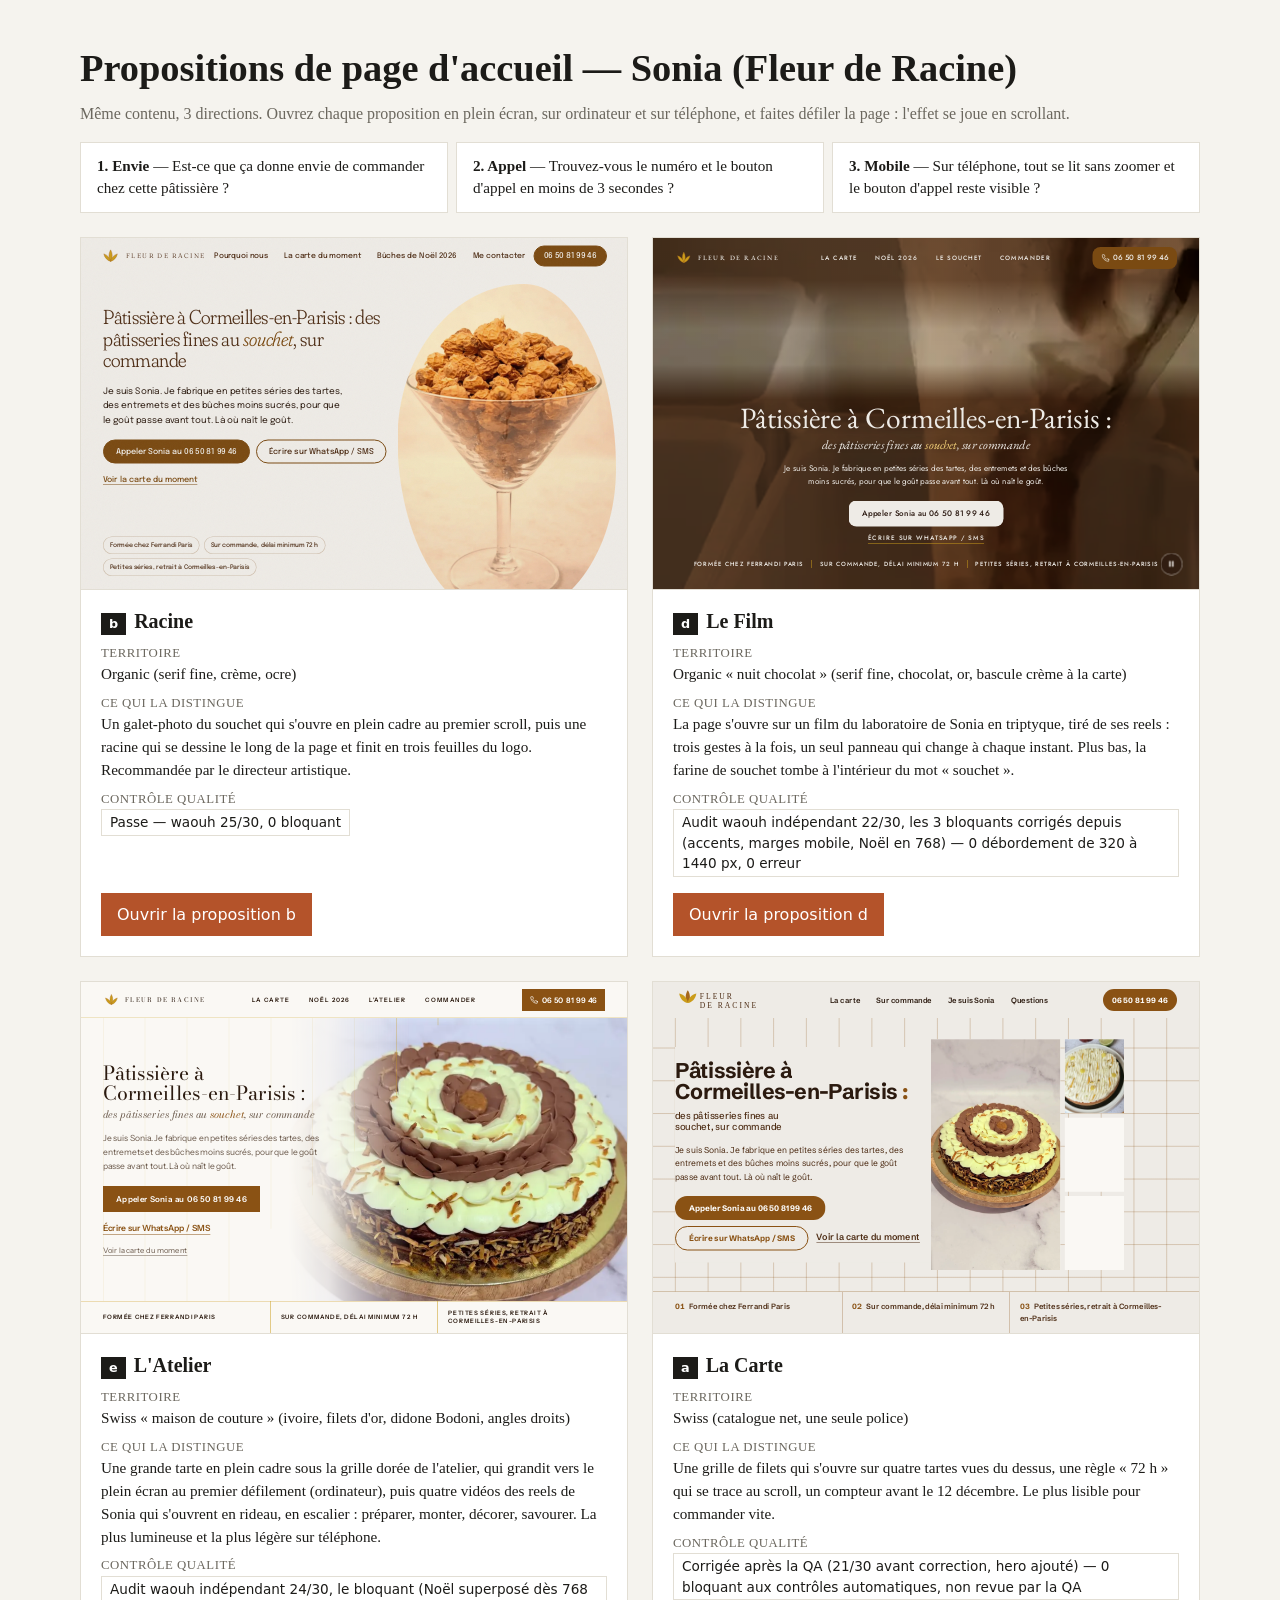
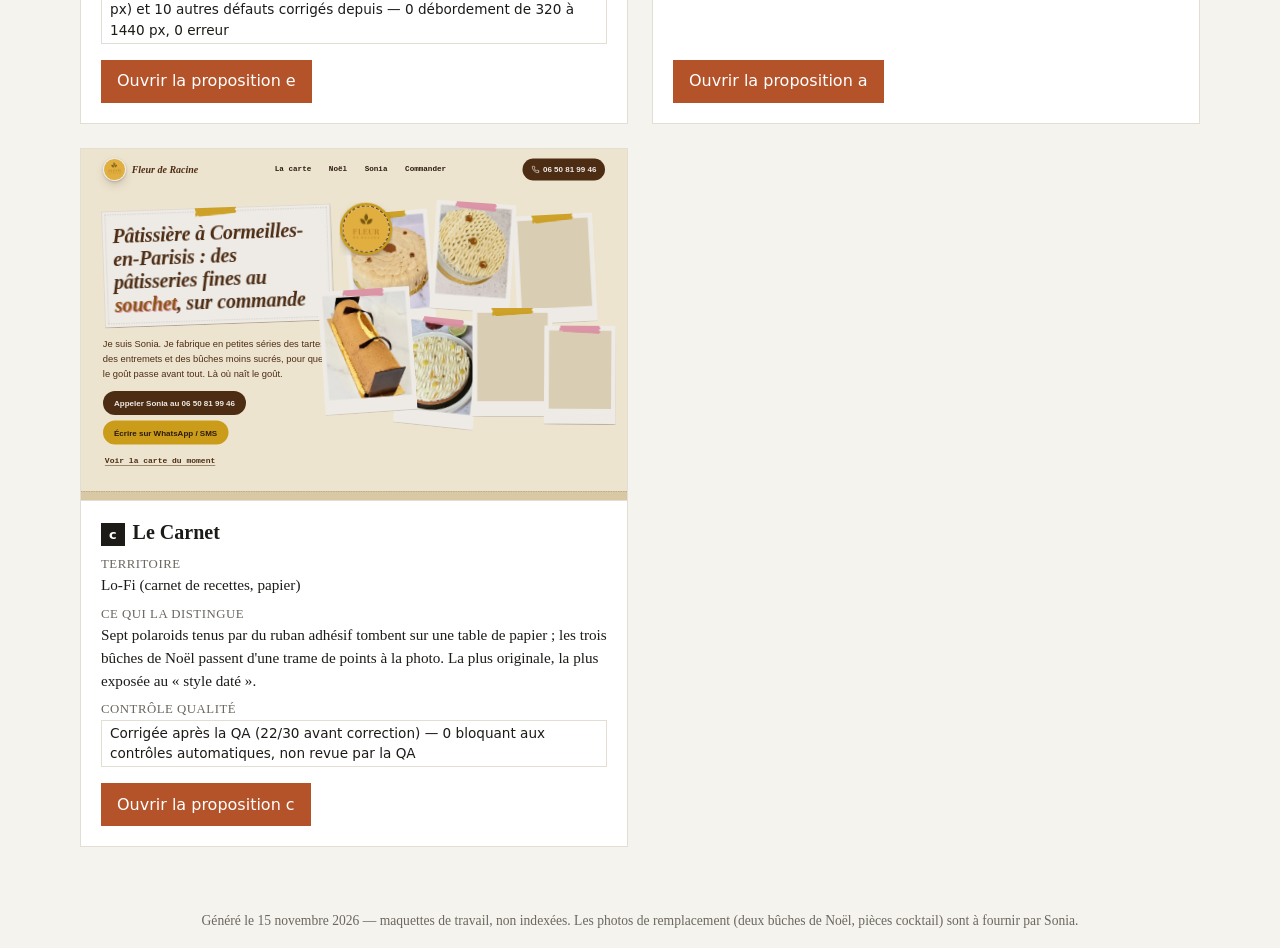
==== index.html @ ce488d05 "Propositions de page d'accueil — Fleur de Racine (Sonia) Co-Authored-By: Claude Sonnet 5 <noreply@an" ====
<!DOCTYPE html>
<html lang="fr">
<head>
<meta charset="utf-8">
<meta name="viewport" content="width=device-width, initial-scale=1">
<meta name="robots" content="noindex, nofollow">
<title>Propositions — Sonia (Fleur de Racine)</title>
<style>
  :root { --bg: #f5f3ee; --ink: #1c1b18; --muted: #6b675e; --card: #ffffff; --line: #e2ded4; --accent: #b4532a; }
  * { box-sizing: border-box; }
  body { margin: 0; font-family: Georgia, "Times New Roman", serif; background: var(--bg); color: var(--ink); line-height: 1.5; }
  header { padding: 2.5rem 1rem 1rem; max-width: 72rem; margin: 0 auto; }
  header h1 { font-size: clamp(1.6rem, 4vw, 2.4rem); margin: 0 0 .25rem; }
  header p { margin: 0; color: var(--muted); }
  .how { max-width: 72rem; margin: 0 auto 1.5rem; padding: 0 1rem; display: grid; gap: .5rem; grid-template-columns: 1fr; }
  .how li { background: var(--card); border: 1px solid var(--line); padding: .75rem 1rem; list-style: none; font-size: .95rem; }
  .grid { max-width: 72rem; margin: 0 auto; padding: 0 1rem 3rem; display: grid; gap: 1.5rem; grid-template-columns: 1fr; }
  .card { background: var(--card); border: 1px solid var(--line); display: grid; grid-template-rows: auto 1fr auto; }
  .preview { position: relative; height: 22rem; overflow: hidden; background: #ddd; border-bottom: 1px solid var(--line); }
  .preview iframe { width: 200%; height: 200%; transform: scale(.5); transform-origin: 0 0; border: 0; pointer-events: none; }
  .meta { padding: 1rem 1.25rem; }
  .meta h2 { margin: 0 0 .25rem; font-size: 1.25rem; }
  .meta .lettre { display: inline-block; background: var(--ink); color: #fff; font-family: system-ui, sans-serif; font-size: .8rem; padding: .1rem .5rem; margin-right: .5rem; }
  .meta dl { margin: .5rem 0 0; font-size: .95rem; }
  .meta dt { color: var(--muted); font-size: .8rem; text-transform: uppercase; letter-spacing: .04em; margin-top: .5rem; }
  .meta dd { margin: 0; }
  .verdict { font-family: system-ui, sans-serif; font-size: .85rem; padding: .15rem .5rem; border: 1px solid var(--line); display: inline-block; }
  .actions { padding: 0 1.25rem 1.25rem; }
  .actions a { display: inline-block; background: var(--accent); color: #fff; text-decoration: none; padding: .6rem 1rem; font-family: system-ui, sans-serif; }
  .actions a:focus-visible { outline: 3px solid var(--ink); outline-offset: 2px; }
  footer { text-align: center; color: var(--muted); font-size: .85rem; padding: 1rem; }
  @media (min-width: 768px) { .grid { grid-template-columns: 1fr 1fr; } .how { grid-template-columns: 1fr 1fr 1fr; } }
</style>
</head>
<body>
<header>
  <h1>Propositions de page d'accueil — Sonia (Fleur de Racine)</h1>
  <p>Même contenu, 3 directions. Ouvrez chaque proposition en plein écran, sur ordinateur et sur téléphone, et faites défiler la page : l'effet se joue en scrollant.</p>
</header>

<ul class="how">
  <li><strong>1. Envie</strong> — Est-ce que ça donne envie de commander chez cette pâtissière ?</li>
  <li><strong>2. Appel</strong> — Trouvez-vous le numéro et le bouton d'appel en moins de 3 secondes ?</li>
  <li><strong>3. Mobile</strong> — Sur téléphone, tout se lit sans zoomer et le bouton d'appel reste visible ?</li>
</ul>

<section class="grid">
  <article class="card">
    <div class="preview"><iframe loading="lazy" src="./b/index.html" title="Aperçu Racine"></iframe></div>
    <div class="meta">
      <h2><span class="lettre">b</span>Racine</h2>
      <dl>
        <dt>Territoire</dt><dd>Organic (serif fine, crème, ocre)</dd>
        <dt>Ce qui la distingue</dt><dd>Un galet-photo du souchet qui s'ouvre en plein cadre au premier scroll, puis une racine qui se dessine le long de la page et finit en trois feuilles du logo. Recommandée par le directeur artistique.</dd>
        <dt>Contrôle qualité</dt><dd><span class="verdict">Passe — waouh 25/30, 0 bloquant</span></dd>
      </dl>
    </div>
    <div class="actions"><a href="./b/index.html">Ouvrir la proposition b</a></div>
  </article>
  <article class="card">
    <div class="preview"><iframe loading="lazy" src="./d/index.html" title="Aperçu Le Film"></iframe></div>
    <div class="meta">
      <h2><span class="lettre">d</span>Le Film</h2>
      <dl>
        <dt>Territoire</dt><dd>Organic « nuit chocolat » (serif fine, chocolat, or, bascule crème à la carte)</dd>
        <dt>Ce qui la distingue</dt><dd>La page s'ouvre sur un film du laboratoire de Sonia en triptyque, tiré de ses reels : trois gestes à la fois, un seul panneau qui change à chaque instant. Plus bas, la farine de souchet tombe à l'intérieur du mot « souchet ».</dd>
        <dt>Contrôle qualité</dt><dd><span class="verdict">Audit waouh indépendant 22/30, les 3 bloquants corrigés depuis (accents, marges mobile, Noël en 768) — 0 débordement de 320 à 1440 px, 0 erreur</span></dd>
      </dl>
    </div>
    <div class="actions"><a href="./d/index.html">Ouvrir la proposition d</a></div>
  </article>
  <article class="card">
    <div class="preview"><iframe loading="lazy" src="./e/index.html" title="Aperçu L'Atelier"></iframe></div>
    <div class="meta">
      <h2><span class="lettre">e</span>L'Atelier</h2>
      <dl>
        <dt>Territoire</dt><dd>Swiss « maison de couture » (ivoire, filets d'or, didone Bodoni, angles droits)</dd>
        <dt>Ce qui la distingue</dt><dd>Une grande tarte en plein cadre sous la grille dorée de l'atelier, qui grandit vers le plein écran au premier défilement (ordinateur), puis quatre vidéos des reels de Sonia qui s'ouvrent en rideau, en escalier : préparer, monter, décorer, savourer. La plus lumineuse et la plus légère sur téléphone.</dd>
        <dt>Contrôle qualité</dt><dd><span class="verdict">Audit waouh indépendant 24/30, le bloquant (Noël superposé dès 768 px) et 10 autres défauts corrigés depuis — 0 débordement de 320 à 1440 px, 0 erreur</span></dd>
      </dl>
    </div>
    <div class="actions"><a href="./e/index.html">Ouvrir la proposition e</a></div>
  </article>
  <article class="card">
    <div class="preview"><iframe loading="lazy" src="./a/index.html" title="Aperçu La Carte"></iframe></div>
    <div class="meta">
      <h2><span class="lettre">a</span>La Carte</h2>
      <dl>
        <dt>Territoire</dt><dd>Swiss (catalogue net, une seule police)</dd>
        <dt>Ce qui la distingue</dt><dd>Une grille de filets qui s'ouvre sur quatre tartes vues du dessus, une règle « 72 h » qui se trace au scroll, un compteur avant le 12 décembre. Le plus lisible pour commander vite.</dd>
        <dt>Contrôle qualité</dt><dd><span class="verdict">Corrigée après la QA (21/30 avant correction, hero ajouté) — 0 bloquant aux contrôles automatiques, non revue par la QA</span></dd>
      </dl>
    </div>
    <div class="actions"><a href="./a/index.html">Ouvrir la proposition a</a></div>
  </article>
  <article class="card">
    <div class="preview"><iframe loading="lazy" src="./c/index.html" title="Aperçu Le Carnet"></iframe></div>
    <div class="meta">
      <h2><span class="lettre">c</span>Le Carnet</h2>
      <dl>
        <dt>Territoire</dt><dd>Lo-Fi (carnet de recettes, papier)</dd>
        <dt>Ce qui la distingue</dt><dd>Sept polaroids tenus par du ruban adhésif tombent sur une table de papier ; les trois bûches de Noël passent d'une trame de points à la photo. La plus originale, la plus exposée au « style daté ».</dd>
        <dt>Contrôle qualité</dt><dd><span class="verdict">Corrigée après la QA (22/30 avant correction) — 0 bloquant aux contrôles automatiques, non revue par la QA</span></dd>
      </dl>
    </div>
    <div class="actions"><a href="./c/index.html">Ouvrir la proposition c</a></div>
  </article>
</section>

<footer>Généré le 15 novembre 2026 — maquettes de travail, non indexées. Les photos de remplacement (deux bûches de Noël, pièces cocktail) sont à fournir par Sonia.</footer>
</body>
</html>
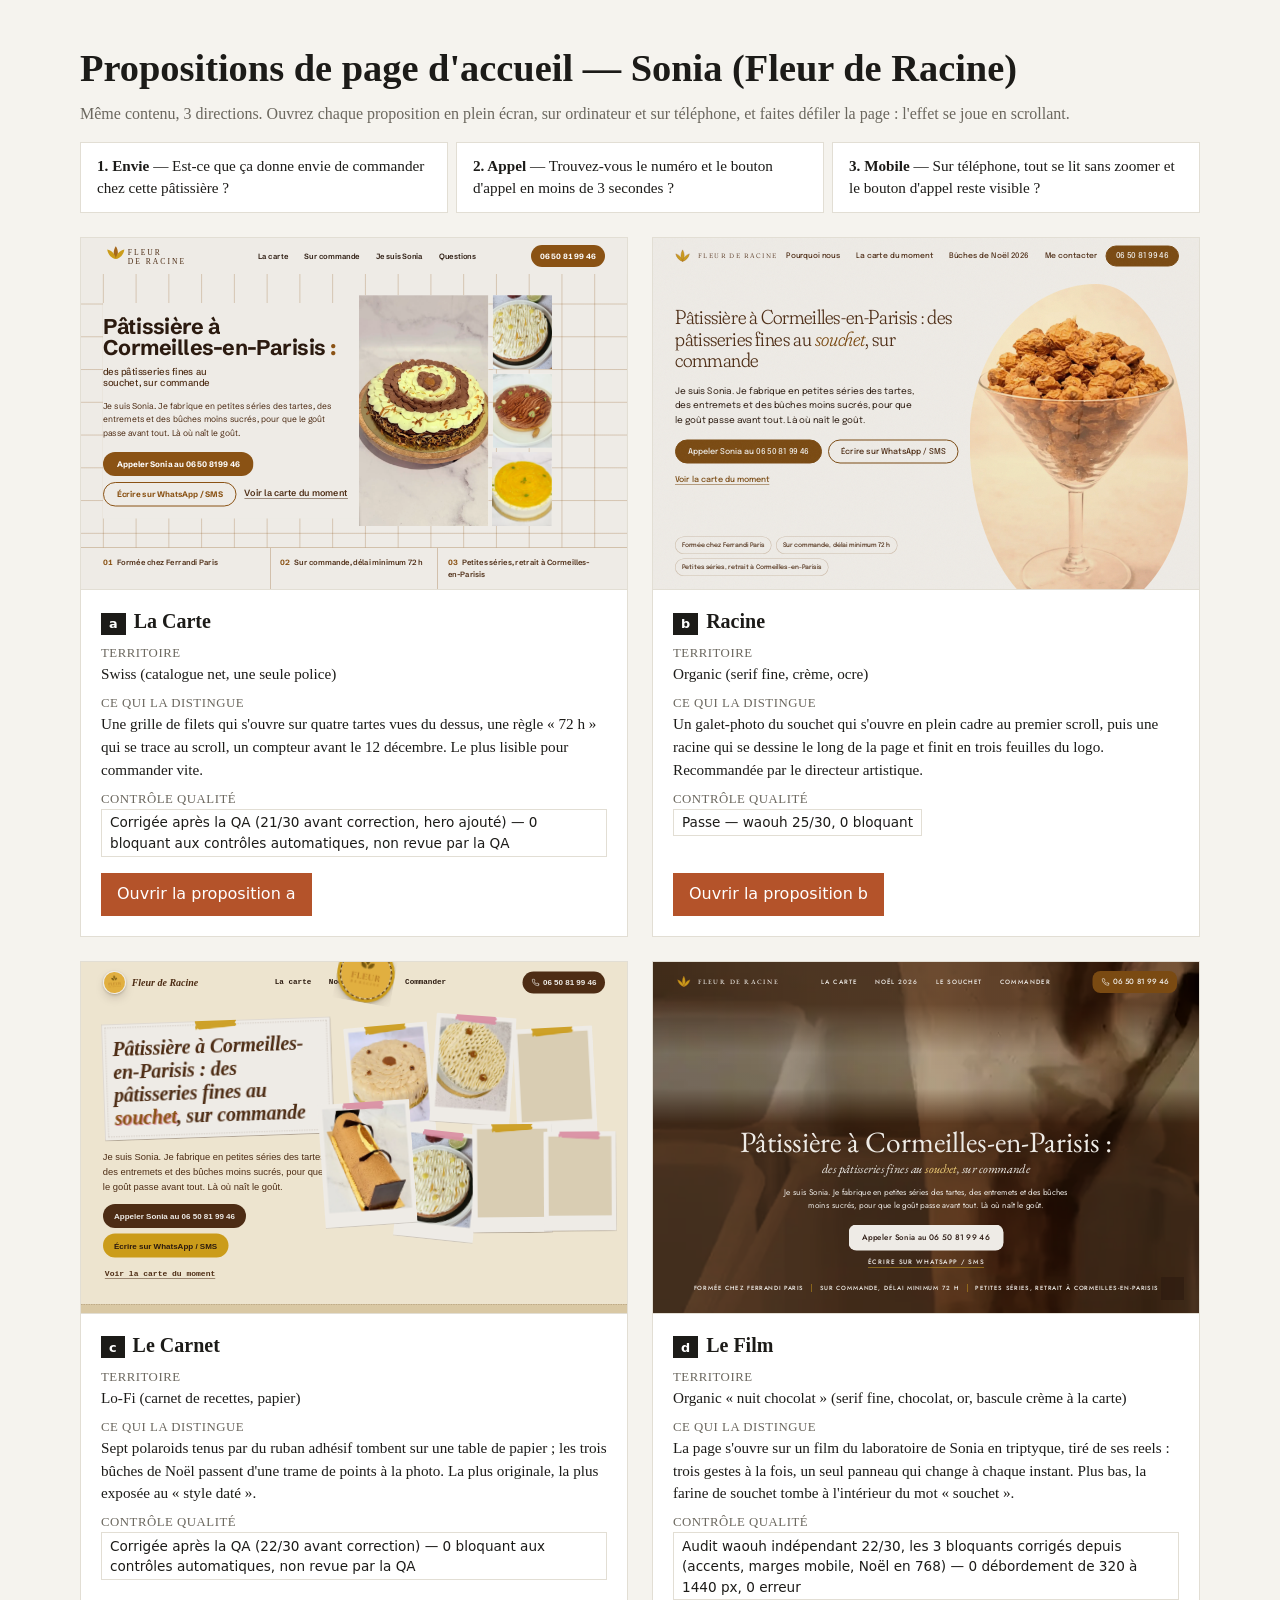
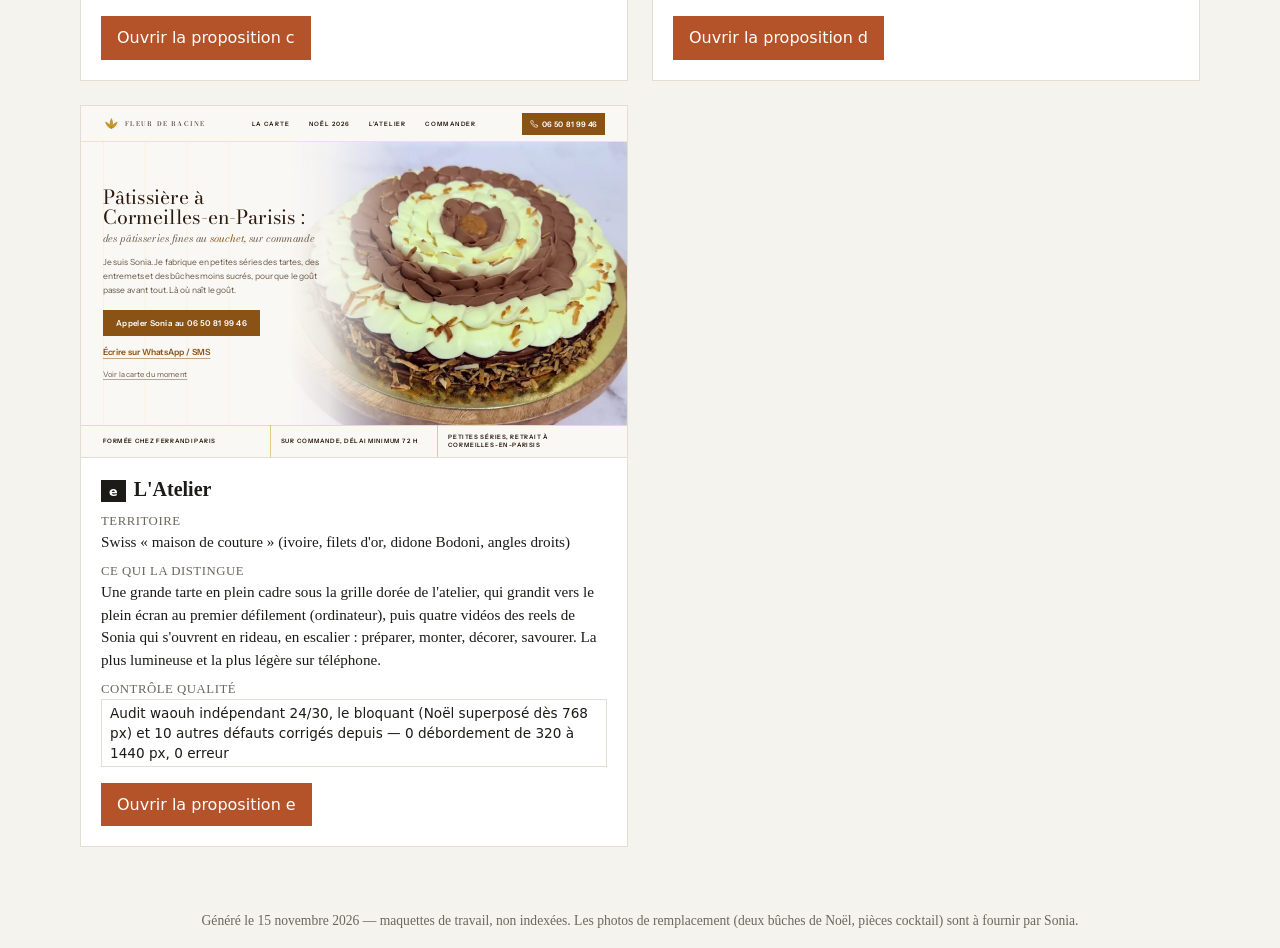
==== commit df77f7db: "Galerie: réordonner les propositions en ordre alphabétique (a, b, c, d, e)" ====
--- a/index.html
+++ b/index.html
@@ -46,6 +46,18 @@
 
 <section class="grid">
   <article class="card">
+    <div class="preview"><iframe loading="lazy" src="./a/index.html" title="Aperçu La Carte"></iframe></div>
+    <div class="meta">
+      <h2><span class="lettre">a</span>La Carte</h2>
+      <dl>
+        <dt>Territoire</dt><dd>Swiss (catalogue net, une seule police)</dd>
+        <dt>Ce qui la distingue</dt><dd>Une grille de filets qui s'ouvre sur quatre tartes vues du dessus, une règle « 72 h » qui se trace au scroll, un compteur avant le 12 décembre. Le plus lisible pour commander vite.</dd>
+        <dt>Contrôle qualité</dt><dd><span class="verdict">Corrigée après la QA (21/30 avant correction, hero ajouté) — 0 bloquant aux contrôles automatiques, non revue par la QA</span></dd>
+      </dl>
+    </div>
+    <div class="actions"><a href="./a/index.html">Ouvrir la proposition a</a></div>
+  </article>
+  <article class="card">
     <div class="preview"><iframe loading="lazy" src="./b/index.html" title="Aperçu Racine"></iframe></div>
     <div class="meta">
       <h2><span class="lettre">b</span>Racine</h2>
@@ -56,6 +68,18 @@
       </dl>
     </div>
     <div class="actions"><a href="./b/index.html">Ouvrir la proposition b</a></div>
+  </article>
+  <article class="card">
+    <div class="preview"><iframe loading="lazy" src="./c/index.html" title="Aperçu Le Carnet"></iframe></div>
+    <div class="meta">
+      <h2><span class="lettre">c</span>Le Carnet</h2>
+      <dl>
+        <dt>Territoire</dt><dd>Lo-Fi (carnet de recettes, papier)</dd>
+        <dt>Ce qui la distingue</dt><dd>Sept polaroids tenus par du ruban adhésif tombent sur une table de papier ; les trois bûches de Noël passent d'une trame de points à la photo. La plus originale, la plus exposée au « style daté ».</dd>
+        <dt>Contrôle qualité</dt><dd><span class="verdict">Corrigée après la QA (22/30 avant correction) — 0 bloquant aux contrôles automatiques, non revue par la QA</span></dd>
+      </dl>
+    </div>
+    <div class="actions"><a href="./c/index.html">Ouvrir la proposition c</a></div>
   </article>
   <article class="card">
     <div class="preview"><iframe loading="lazy" src="./d/index.html" title="Aperçu Le Film"></iframe></div>
@@ -81,30 +105,6 @@
     </div>
     <div class="actions"><a href="./e/index.html">Ouvrir la proposition e</a></div>
   </article>
-  <article class="card">
-    <div class="preview"><iframe loading="lazy" src="./a/index.html" title="Aperçu La Carte"></iframe></div>
-    <div class="meta">
-      <h2><span class="lettre">a</span>La Carte</h2>
-      <dl>
-        <dt>Territoire</dt><dd>Swiss (catalogue net, une seule police)</dd>
-        <dt>Ce qui la distingue</dt><dd>Une grille de filets qui s'ouvre sur quatre tartes vues du dessus, une règle « 72 h » qui se trace au scroll, un compteur avant le 12 décembre. Le plus lisible pour commander vite.</dd>
-        <dt>Contrôle qualité</dt><dd><span class="verdict">Corrigée après la QA (21/30 avant correction, hero ajouté) — 0 bloquant aux contrôles automatiques, non revue par la QA</span></dd>
-      </dl>
-    </div>
-    <div class="actions"><a href="./a/index.html">Ouvrir la proposition a</a></div>
-  </article>
-  <article class="card">
-    <div class="preview"><iframe loading="lazy" src="./c/index.html" title="Aperçu Le Carnet"></iframe></div>
-    <div class="meta">
-      <h2><span class="lettre">c</span>Le Carnet</h2>
-      <dl>
-        <dt>Territoire</dt><dd>Lo-Fi (carnet de recettes, papier)</dd>
-        <dt>Ce qui la distingue</dt><dd>Sept polaroids tenus par du ruban adhésif tombent sur une table de papier ; les trois bûches de Noël passent d'une trame de points à la photo. La plus originale, la plus exposée au « style daté ».</dd>
-        <dt>Contrôle qualité</dt><dd><span class="verdict">Corrigée après la QA (22/30 avant correction) — 0 bloquant aux contrôles automatiques, non revue par la QA</span></dd>
-      </dl>
-    </div>
-    <div class="actions"><a href="./c/index.html">Ouvrir la proposition c</a></div>
-  </article>
 </section>
 
 <footer>Généré le 15 novembre 2026 — maquettes de travail, non indexées. Les photos de remplacement (deux bûches de Noël, pièces cocktail) sont à fournir par Sonia.</footer>
